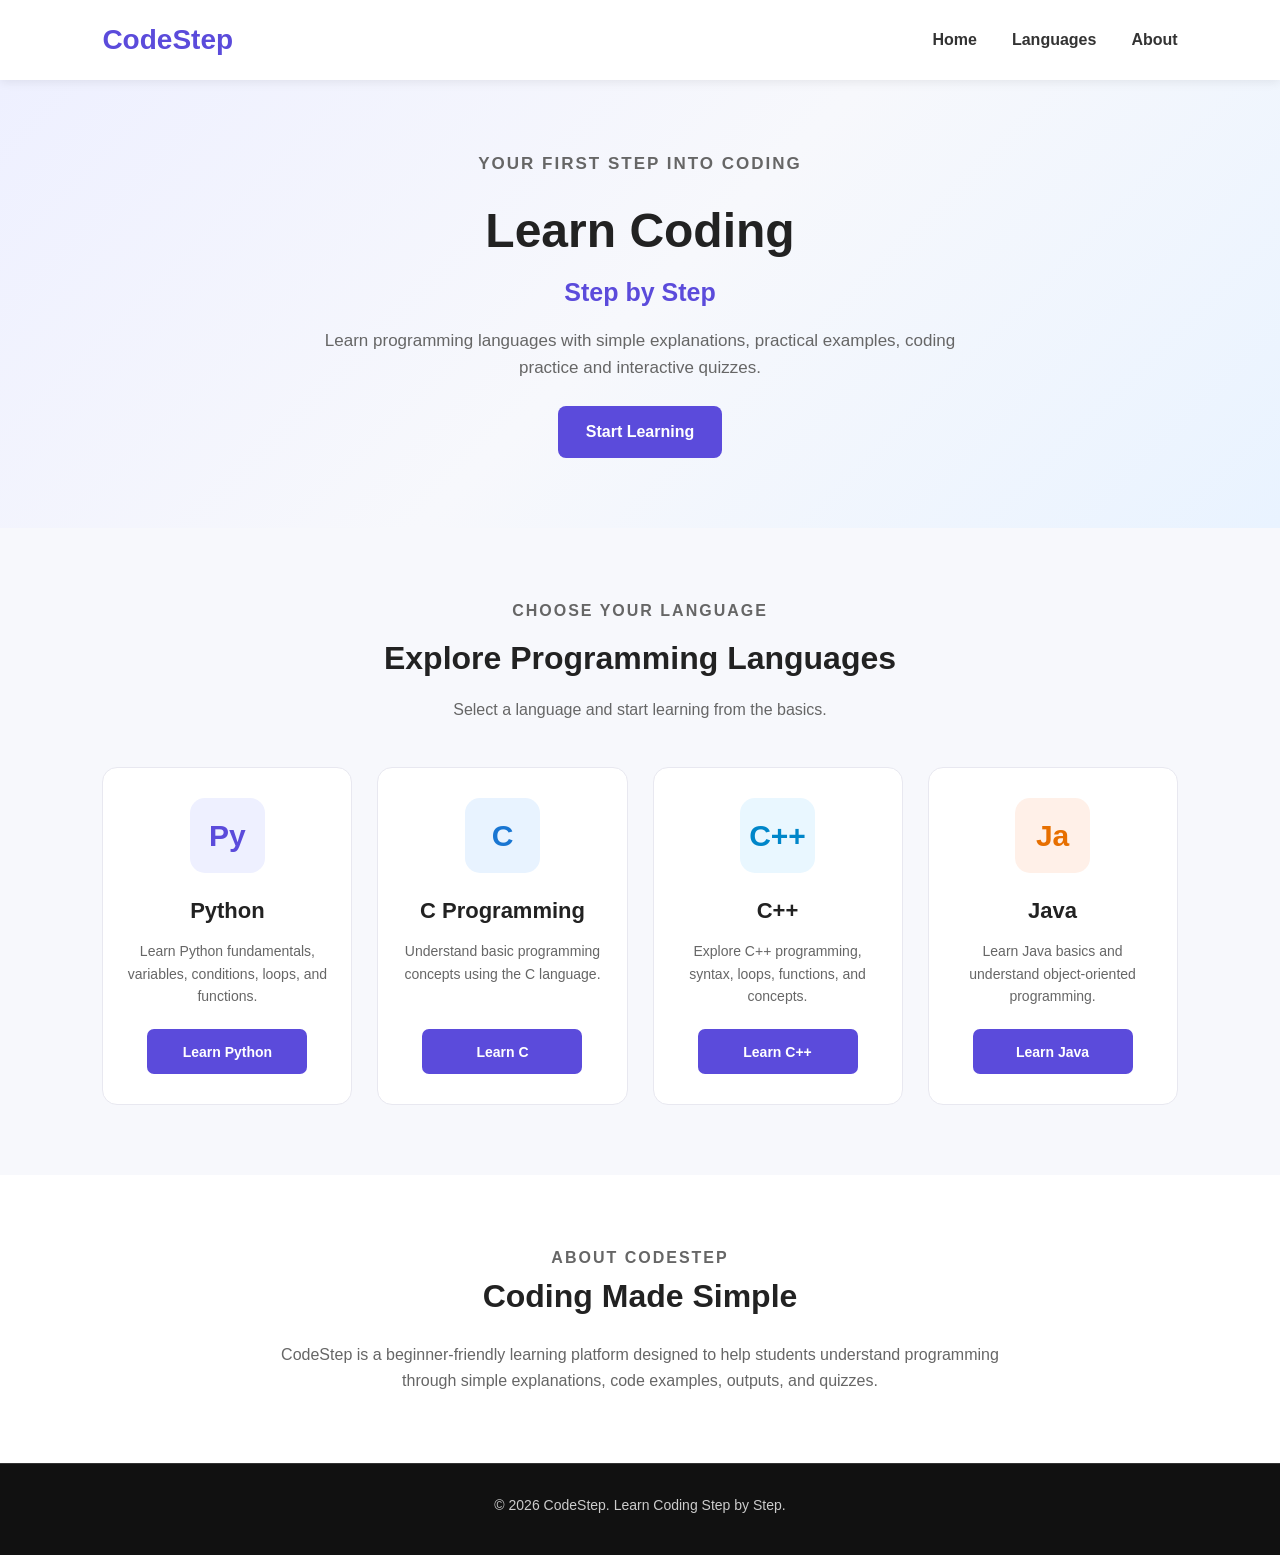
==== index.html @ 49bfe941 "Updated CodeStep project" ====
<!doctype html>
<html lang="en">
  <head>
    <meta charset="UTF-8" />
    <meta name="viewport" content="width=device-width, initial-scale=1.0" />

    <title>CodeStep - Learn Coding</title>

    <meta
      name="description"
      content="Learn Python, C, C++ and Java step by step with examples, quizzes and outputs."
    />

    <link rel="stylesheet" href="style.css" />
  </head>

  <body>
    <!-- Navbar -->
    <header class="navbar">
      <div class="logo">
        <a href="index.html">CodeStep</a>
      </div>

      <nav class="nav-links">
        <a href="index.html">Home</a>
        <a href="#languages">Languages</a>
        <a href="#about">About</a>
      </nav>
    </header>

    <!-- Hero Section -->
    <section class="hero">

    <p class="tagline">YOUR FIRST STEP INTO CODING</p>

    <h2>Learn Coding</h2>

    <h3>Step by Step</h3>

    <p>
        Learn programming languages with simple explanations,
        practical examples, coding practice and interactive quizzes.
    </p>

    <a href="#languages" class="start-btn">Start Learning</a>

</section>

    <!-- Languages Section -->
    <section class="languages-section" id="languages">
      <div class="section-heading">
        <p class="section-tag">CHOOSE YOUR LANGUAGE</p>

        <h2>Explore Programming Languages</h2>

        <p>Select a language and start learning from the basics.</p>
      </div>

      <div class="language-cards">
        <!-- Python -->
        <div class="language-card">
          <div class="language-icon python-icon">Py</div>

          <h3>Python</h3>

          <p>
            Learn Python fundamentals, variables, conditions, loops, and
            functions.
          </p>

          <a href="python.html" class="card-button"> Learn Python </a>
        </div>

        <!-- C -->
        <div class="language-card">
          <div class="language-icon c-icon">C</div>

          <h3>C Programming</h3>

          <p>Understand basic programming concepts using the C language.</p>

          <a href="c.html" class="card-button"> Learn C </a>
        </div>

        <!-- C++ -->
        <div class="language-card">
          <div class="language-icon cpp-icon">C++</div>

          <h3>C++</h3>

          <p>
            Explore C++ programming, syntax, loops, functions, and concepts.
          </p>

          <a href="cpp.html" class="card-button"> Learn C++ </a>
        </div>

        <!-- Java -->
        <div class="language-card">
          <div class="language-icon java-icon">Ja</div>

          <h3>Java</h3>

          <p>Learn Java basics and understand object-oriented programming.</p>

          <a href="java.html" class="card-button"> Learn Java </a>
        </div>
      </div>
    </section>

    <!-- About Section -->
    <section class="about-section" id="about">
      <div class="about-content">
        <p class="section-tag">ABOUT CODESTEP</p>

        <h2>Coding Made Simple</h2>

        <p>
          CodeStep is a beginner-friendly learning platform designed to help
          students understand programming through simple explanations, code
          examples, outputs, and quizzes.
        </p>
      </div>
    </section>

    <!-- Footer -->
    <footer class="footer">
      <p>© 2026 CodeStep. Learn Coding Step by Step.</p>
    </footer>
  </body>
</html>
---- style.css ----
/* =========================
   GENERAL
========================= */

* {
    margin: 0;
    padding: 0;
    box-sizing: border-box;
}

html {
    scroll-behavior: smooth;
}

body {
    font-family: Arial, sans-serif;
    background: #f7f8fc;
    color: #222;
    line-height: 1.6;
}

a {
    text-decoration: none;
}

button {
    font-family: inherit;
    cursor: pointer;
}

section {
    scroll-margin-top: 130px;
}


/* =========================
   HOME PAGE NAVBAR
========================= */

.navbar {
    width: 100%;
    min-height: 80px;
    background: #ffffff;

    display: flex;
    justify-content: space-between;
    align-items: center;

    padding: 0 8%;

    position: sticky;
    top: 0;
    z-index: 1000;

    box-shadow: 0 2px 10px rgba(0, 0, 0, 0.08);
}

.logo {
    flex-shrink: 0;
}

.logo a {
    font-size: 28px;
    font-weight: bold;
    color: #5b4bdb;
    text-decoration: none;
}

.nav-links {
    display: flex;
    align-items: center;
    justify-content: flex-end;
    gap: 35px;
}

.nav-links a {
    color: #333;
    font-size: 16px;
    font-weight: 600;
    white-space: nowrap;
    transition: 0.3s;
}

.nav-links a:hover {
    color: #5b4bdb;
}


/* =========================
   HOME PAGE HERO
========================= */

.hero {
    min-height: 430px;

    display: flex;
    flex-direction: column;
    justify-content: center;
    align-items: center;

    text-align: center;

    padding: 70px 20px;

    background: linear-gradient(
        135deg,
        #eef0ff,
        #f7f8fc,
        #e9f3ff
    );
}

.tagline {
    color: #5b4bdb;
    font-size: 14px;
    font-weight: bold;
    letter-spacing: 2px;
    margin-bottom: 15px;
}

.hero h2 {
    font-size: 48px;
    color: #222;
    line-height: 1.2;
    margin-bottom: 12px;
}

.hero h3 {
    font-size: 25px;
    color: #5b4bdb;
    margin-bottom: 15px;
}

.hero p {
    max-width: 650px;
    color: #666;
    font-size: 17px;
    margin-bottom: 25px;
}

.start-btn {
    display: inline-block;

    background: #5b4bdb;
    color: #ffffff;

    padding: 13px 28px;

    border-radius: 8px;

    font-size: 16px;
    font-weight: bold;

    transition: 0.3s;
}

.start-btn:hover {
    background: #4635c4;
    transform: translateY(-2px);
}


/* =========================
   HOME LANGUAGE SECTION
========================= */

.languages-section {
    padding: 70px 8%;
    background: #f7f8fc;
}

.section-heading {
    text-align: center;
    margin-bottom: 45px;
}

.section-tag {
    color: #5b4bdb;
    font-size: 13px;
    font-weight: bold;
    letter-spacing: 2px;
    margin-bottom: 10px;
}

.section-heading h2 {
    font-size: 32px;
    color: #222;
    margin-bottom: 12px;
}

.section-heading p {
    color: #666;
    font-size: 16px;
}


/* =========================
   LANGUAGE CARDS
========================= */

.language-cards {
    display: grid;

    grid-template-columns: repeat(4, minmax(0, 1fr));

    gap: 25px;

    max-width: 1200px;
    margin: 0 auto;
}

.language-card {
    background: #ffffff;

    padding: 30px 22px;

    border-radius: 15px;

    text-align: center;

    border: 1px solid #e8e8f0;

    display: flex;
    flex-direction: column;
    align-items: center;

    transition: 0.3s;
}

.language-card:hover {
    transform: translateY(-6px);

    box-shadow: 0 10px 25px rgba(91, 75, 219, 0.12);

    border-color: #d8d0ff;
}

.language-card h3 {
    font-size: 22px;
    color: #222;
    margin-bottom: 12px;
}

.language-card p {
    color: #666;
    font-size: 14px;
    margin-bottom: 22px;
    flex-grow: 1;
}


/* =========================
   LANGUAGE ICONS
========================= */

.language-icon {
    width: 75px;
    height: 75px;

    margin: 0 auto 20px;

    display: flex;
    justify-content: center;
    align-items: center;

    border-radius: 15px;

    font-size: 30px;
    font-weight: bold;

    flex-shrink: 0;
}

.python-icon {
    background: #eef0ff;
    color: #5b4bdb;
}

.c-icon {
    background: #e8f3ff;
    color: #1976d2;
}

.cpp-icon {
    background: #e9f7ff;
    color: #0086c9;
}

.java-icon {
    background: #fff0e8;
    color: #e76f00;
}


/* =========================
   LANGUAGE CARD BUTTON
========================= */

.card-button {
    display: flex;
    justify-content: center;
    align-items: center;

    width: 160px;
    height: 45px;

    margin-top: auto;

    background: #5b4bdb;
    color: #ffffff;

    border-radius: 7px;

    font-size: 14px;
    font-weight: bold;

    white-space: nowrap;
    text-align: center;

    transition: 0.3s;
}

.card-button:hover {
    background: #4635c4;
}


/* =========================
   ABOUT SECTION
========================= */

#about {
    padding: 70px 8%;
    background: #ffffff;
    text-align: center;
}

#about h2 {
    color: #222;
    font-size: 32px;
    margin-bottom: 20px;
}

#about p {
    max-width: 750px;
    margin: 0 auto;
    color: #666;
    font-size: 16px;
}


/* =========================
   LEARNING PAGE HEADER
========================= */

.header {
    width: 100%;
    min-height: 70px;

    background: #ffffff;

    display: flex;
    justify-content: space-between;
    align-items: center;

    padding: 0 5%;

    position: sticky;
    top: 0;
    z-index: 1000;

    box-shadow: 0 2px 10px rgba(0, 0, 0, 0.08);
}

.header .logo {
    font-size: 25px;
    font-weight: bold;
    color: #5b4bdb;
}

.header .logo a {
    color: #5b4bdb;
}


/* LEARNING PAGE NAV */

.nav {
    display: flex;
    align-items: center;
    gap: 25px;
}

.nav a {
    color: #333;
    font-size: 15px;
    font-weight: 600;
    white-space: nowrap;
    transition: 0.3s;
}

.nav a:hover {
    color: #5b4bdb;
}


/* =========================
   LEARNING PAGE LAYOUT
========================= */

.learning-page {
    display: flex;
    align-items: flex-start;
    gap: 30px;

    padding: 30px 5%;

    max-width: 1500px;
    margin: 0 auto;

    min-height: calc(100vh - 70px);
}


/* =========================
   SIDEBAR
========================= */

.sidebar {
    width: 250px;
    min-width: 250px;

    background: #ffffff;

    padding: 25px 20px;

    border-radius: 12px;

    border: 1px solid #e5e5ed;

    position: sticky;
    top: 100px;

    max-height: calc(100vh - 120px);

    overflow-y: auto;
}

.sidebar h3 {
    color: #5b4bdb;
    font-size: 20px;
    margin-bottom: 20px;
}

.sidebar a {
    display: block;

    padding: 10px 12px;

    margin-bottom: 5px;

    border-radius: 7px;

    color: #444;
    font-size: 14px;

    transition: 0.3s;
}

.sidebar a:hover {
    background: #eef0ff;
    color: #5b4bdb;
}


/* =========================
   MAIN CONTENT
========================= */

.content {
    flex: 1;
    min-width: 0;

    background: #ffffff;

    padding: 35px;

    border-radius: 12px;

    border: 1px solid #e5e5ed;
}

.content h1 {
    color: #222;
    font-size: 32px;
    margin-bottom: 15px;
}

.content h2 {
    color: #5b4bdb;
    font-size: 25px;
    margin-bottom: 15px;
}

.content h3 {
    color: #333;
    font-size: 20px;
    margin-bottom: 12px;
}

.content p {
    color: #555;
    font-size: 15px;
    margin-bottom: 15px;
}

.content ul,
.content ol {
    padding-left: 25px;
    margin-bottom: 20px;
}

.content li {
    color: #555;
    margin-bottom: 8px;
}


/* =========================
   TOPIC SECTIONS
========================= */

.topic {
    display: none;

    padding: 25px 0;

    border-bottom: 1px solid #e8e8ef;

    scroll-margin-top: 130px;
}

/* Show selected topic */

.topic:target {
    display: block;
}

/* Show first topic by default */

.learning-page:not(:has(.topic:target))
.topic:first-of-type {
    display: block;
}

/* Hide first topic when another topic is selected */

.learning-page:has(.topic:target)
.topic:first-of-type {
    display: none;
}

.topic:last-child {
    border-bottom: none;
}

.topic h2 {
    margin-bottom: 15px;
}

.topic h3 {
    margin-top: 20px;
}

.topic p {
    line-height: 1.8;
}


/* =========================
   CODE BLOCK
========================= */

pre {
    background: #f7f8fc;
    color: #222;

    padding: 18px;

    border: 1px solid #e2e2ec;

    border-radius: 8px;

    margin: 15px 0;

    overflow-x: auto;

    font-size: 14px;
    line-height: 1.7;
}

pre code {
    font-family: Consolas, monospace;
    color: #222;
}


/* =========================
   OUTPUT AREA
========================= */

.output-details {
    margin: 20px 0;
}

.output-details summary {
    display: inline-block;

    background: #eeeaff;
    color: #5b4bdb;

    padding: 10px 18px;

    border: 1px solid #d8d0ff;
    border-radius: 8px;

    cursor: pointer;

    font-weight: bold;

    transition: 0.3s;
}

.output-details summary:hover {
    background: #e2dcff;
    color: #4635c4;
}

.output-details pre {
    background: #f7f8fc;
    color: #222;

    padding: 18px;

    border: 1px solid #e2e2ec;
    border-radius: 8px;

    margin-top: 12px;

    overflow-x: auto;

    font-size: 14px;
    line-height: 1.7;
}

.output-details code {
    color: #222;
    font-family: Consolas, monospace;
}


/* =========================
   TRY IT SECTION
========================= */

.try-it {
    background: #f7f8fc;

    padding: 20px;

    border: 1px solid #e2e2ec;

    border-radius: 10px;

    margin: 20px 0;
}

.try-it h3 {
    color: #5b4bdb;
    margin-bottom: 15px;
}

.try-it textarea {
    width: 100%;
    min-height: 180px;

    padding: 15px;

    background: #ffffff;
    color: #222;

    border: 1px solid #d8d8e5;
    border-radius: 8px;

    font-family: Consolas, monospace;
    font-size: 14px;
    line-height: 1.6;

    resize: vertical;
}

.try-it textarea:focus {
    outline: 2px solid #c9c0ff;
    border-color: #5b4bdb;
}

.try-it button {
    background: #5b4bdb;
    color: #ffffff;

    border: none;
    border-radius: 7px;

    padding: 10px 20px;

    margin-top: 12px;

    font-size: 14px;
    font-weight: bold;

    transition: 0.3s;
}

.try-it button:hover {
    background: #4635c4;
}

.try-it .output {
    background: #ffffff;
    color: #222;

    border: 1px solid #e2e2ec;
    border-radius: 8px;

    padding: 15px;

    margin-top: 15px;

    min-height: 50px;

    overflow-x: auto;
}


/* =========================
   QUIZ
========================= */

.quiz {
    width: 100%;

    background: #f7f8fc;

    padding: 25px;

    border: 1px solid #e2e2ec;

    border-radius: 10px;

    margin: 25px 0;
}

.quiz h2 {
    color: #5b4bdb;
    margin-bottom: 20px;
}


/* QUIZ QUESTION */

.quiz-question {
    width: 100%;

    background: #ffffff;

    padding: 20px;

    border: 1px solid #e2e2ec;

    border-radius: 10px;

    margin: 14px 0 18px;
}

.quiz-question p {
    color: #222;
    font-weight: bold;
    margin-bottom: 15px;
}


/* QUIZ BUTTONS */

.quiz-question button {
    display: block;

    width: 100%;
    min-height: 45px;

    background: #ffffff;
    color: #333;

    padding: 12px 15px;
    margin: 10px 0;

    border: 1px solid #e2e2ec;
    border-radius: 7px;

    font-size: 14px;
    text-align: left;

    cursor: pointer;

    transition: 0.3s;
}

.quiz-question button:hover {
    background: #eef0ff;
    border-color: #c9c0ff;
}


/* QUIZ ANSWER */

.quiz-question .answer {
    display: block;

    width: 100%;

    background: transparent;

    border: none;

    padding: 0;

    margin-top: 12px;

    font-size: 14px;
    font-weight: bold;
}

.answer.correct {
    color: green;
}

.answer.wrong {
    color: red;
}



/* =========================
   FOOTER
========================= */

footer {
    width: 100%;

    background: #111111;
    color: #ffffff;

    padding: 30px 8%;

    text-align: center;

    font-size: 14px;

    border-top: 1px solid #333333;
}

footer p {
    color: #cccccc;
    margin-bottom: 8px;
}

footer a {
    color: #a99cff;
    text-decoration: none;
}

footer a:hover {
    color: #ffffff;
}


/* =========================
   TABLET
========================= */

@media (max-width: 1100px) {

    .language-cards {
        grid-template-columns: repeat(2, minmax(0, 1fr));
    }

    .learning-page {
        padding: 25px 3%;
        gap: 20px;
    }

    .sidebar {
        width: 220px;
        min-width: 220px;
    }

    .content {
        padding: 25px;
    }

}


/* =========================
   MOBILE
========================= */

@media (max-width: 700px) {

    /* HOME NAVBAR */

    .navbar {
        min-height: 70px;

        padding: 15px 5%;

        flex-direction: column;
        justify-content: center;

        gap: 12px;
    }

    .logo a {
        font-size: 25px;
    }

    .nav-links {
        width: 100%;

        display: flex;
        flex-wrap: wrap;

        justify-content: center;
        align-items: center;

        gap: 12px 20px;
    }

    .nav-links a {
        font-size: 14px;
    }


    /* HOME HERO */

    .hero {
        min-height: 350px;
        padding: 50px 20px;
    }

    .hero h2 {
        font-size: 34px;
    }

    .hero h3 {
        font-size: 21px;
    }

    .hero p {
        font-size: 15px;
    }


    /* LANGUAGE SECTION */

    .languages-section {
        padding: 50px 5%;
    }

    .section-heading h2 {
        font-size: 26px;
    }

    .language-cards {
        grid-template-columns: 1fr;
        gap: 18px;
    }

    .language-card {
        padding: 25px 20px;
    }


    /* LEARNING HEADER */

    .header {
        width: 100%;
        min-height: 70px;

        padding: 12px 5%;

        background: #ffffff;

        display: flex;
        flex-direction: column;

        justify-content: center;
        align-items: center;

        gap: 10px;

        position: sticky;
        top: 0;
        z-index: 1000;
    }

    .header .logo {
        font-size: 23px;
    }

    .nav {
        width: 100%;

        display: flex;
        flex-wrap: wrap;

        justify-content: center;
        align-items: center;

        gap: 10px 18px;
    }

    .nav a {
        font-size: 13px;
    }


    /* LEARNING PAGE */

    .learning-page {
        flex-direction: column;

        padding: 20px 5%;

        gap: 20px;
    }


    /* SIDEBAR */

    .sidebar {
        width: 100%;
        min-width: 0;

        position: static;

        max-height: none;

        padding: 20px;
    }

    .sidebar a {
        display: inline-block;

        margin-right: 5px;
    }


    /* CONTENT */

    .content {
        width: 100%;

        padding: 20px;
    }

    .content h1 {
        font-size: 27px;
    }

    .content h2 {
        font-size: 22px;
    }


    /* TOPICS */

    .topic {
        padding: 20px 0;

        scroll-margin-top: 130px;
    }


    /* CODE */

    pre {
        font-size: 12px;
        padding: 12px;
    }


    /* TRY IT */

    .try-it {
        padding: 15px;
    }


    /* QUIZ */

    .quiz {
        padding: 15px;
    }

    .quiz-question {
        padding: 15px;
    }

    .quiz-question button {
        min-height: 45px;

        font-size: 13px;

        padding: 10px 12px;
    }

}


/* =========================
   SMALL MOBILE
========================= */

@media (max-width: 400px) {

    .nav-links {
        gap: 10px 14px;
    }

    .nav-links a {
        font-size: 12px;
    }

    .hero h2 {
        font-size: 29px;
    }

    .section-heading h2 {
        font-size: 23px;
    }

    .content {
        padding: 15px;
    }

    .quiz-question {
        padding: 15px;
    }

}
/* Same code box design for all language pages */

.content pre {
    background: #222222 !important;
    color: #ffffff !important;

    padding: 15px;
    border-radius: 8px;

    overflow-x: auto;
}

.content pre code {
    background: transparent !important;
    color: #ffffff !important;
}
/* HEADER FIX */
header.header {
    background: #ffffff !important;
    color: #222222 !important;
}

/* LOGO FIX */
header.header .logo,
header.header .logo a {
    color: #5b4bdb !important;
    font-family: Arial, sans-serif !important;
    font-size: 25px !important;
    font-weight: bold !important;
}

/* NAV HOVER FIX */
header.header .nav a:hover {
    color: #5b4bdb !important;
}

/* CODE BOX FIX */
.content pre,
pre {
    background: #222222 !important;
    color: #ffffff !important;
}

.content pre code,
pre code {
    background: transparent !important;
    color: #ffffff !important;
}
/* QUIZ FEEDBACK */

.quiz-question input[type="radio"] {
    position: absolute;
    opacity: 0;
}

.quiz-question label {
    display: block;
    width: 100%;
    box-sizing: border-box;
    padding: 12px 14px;
    margin: 10px 0;
    min-height: 45px;
    border: 1px solid #ddd;
    border-radius: 6px;
    background: white;
    cursor: pointer;
    text-align: left;
}

.quiz-question label:hover {
    background: #eeeaff;
}

.quiz-question .answer {
    display: none;
    font-weight: bold;
    margin: 8px 0;
}

.quiz-question input.correct-option:checked
+ label + .answer.correct {
    display: block;
    color: green;
}

.quiz-question input.wrong-option:checked
+ label + .answer.wrong {
    display: block;
    color: red;
}

.quiz-question input.correct-option:checked + label {
    background: #e8f7e8;
    border-color: green;
}

.quiz-question input.wrong-option:checked + label {
    background: #fff0f0;
    border-color: red;
}
/* QUIZ FEEDBACK */

.quiz-question input[type="radio"] {
    position: absolute;
    opacity: 0;
    width: 1px;
    height: 1px;
}

.quiz-question label {
    display: block;
    width: 100%;
    box-sizing: border-box;
    padding: 12px 14px;
    margin: 8px 0;
    border: 1px solid #ddd;
    border-radius: 7px;
    background: white;
    cursor: pointer;
    text-align: left;
}

.quiz-question label:hover {
    background: #eeeaff;
}

.quiz-question .answer {
    display: none;
    font-weight: bold;
    margin: 10px 0;
}

.quiz-question input.correct-option:checked + label + .answer.correct {
    display: block;
    color: green;
}

.quiz-question input.wrong-option:checked + label + .answer.wrong {
    display: block;
    color: red;
}

.quiz-question input.correct-option:checked + label {
    background: #e8f7e8;
    border-color: green;
}

.quiz-question input.wrong-option:checked + label {
    background: #fff0f0;
    border-color: red;
}
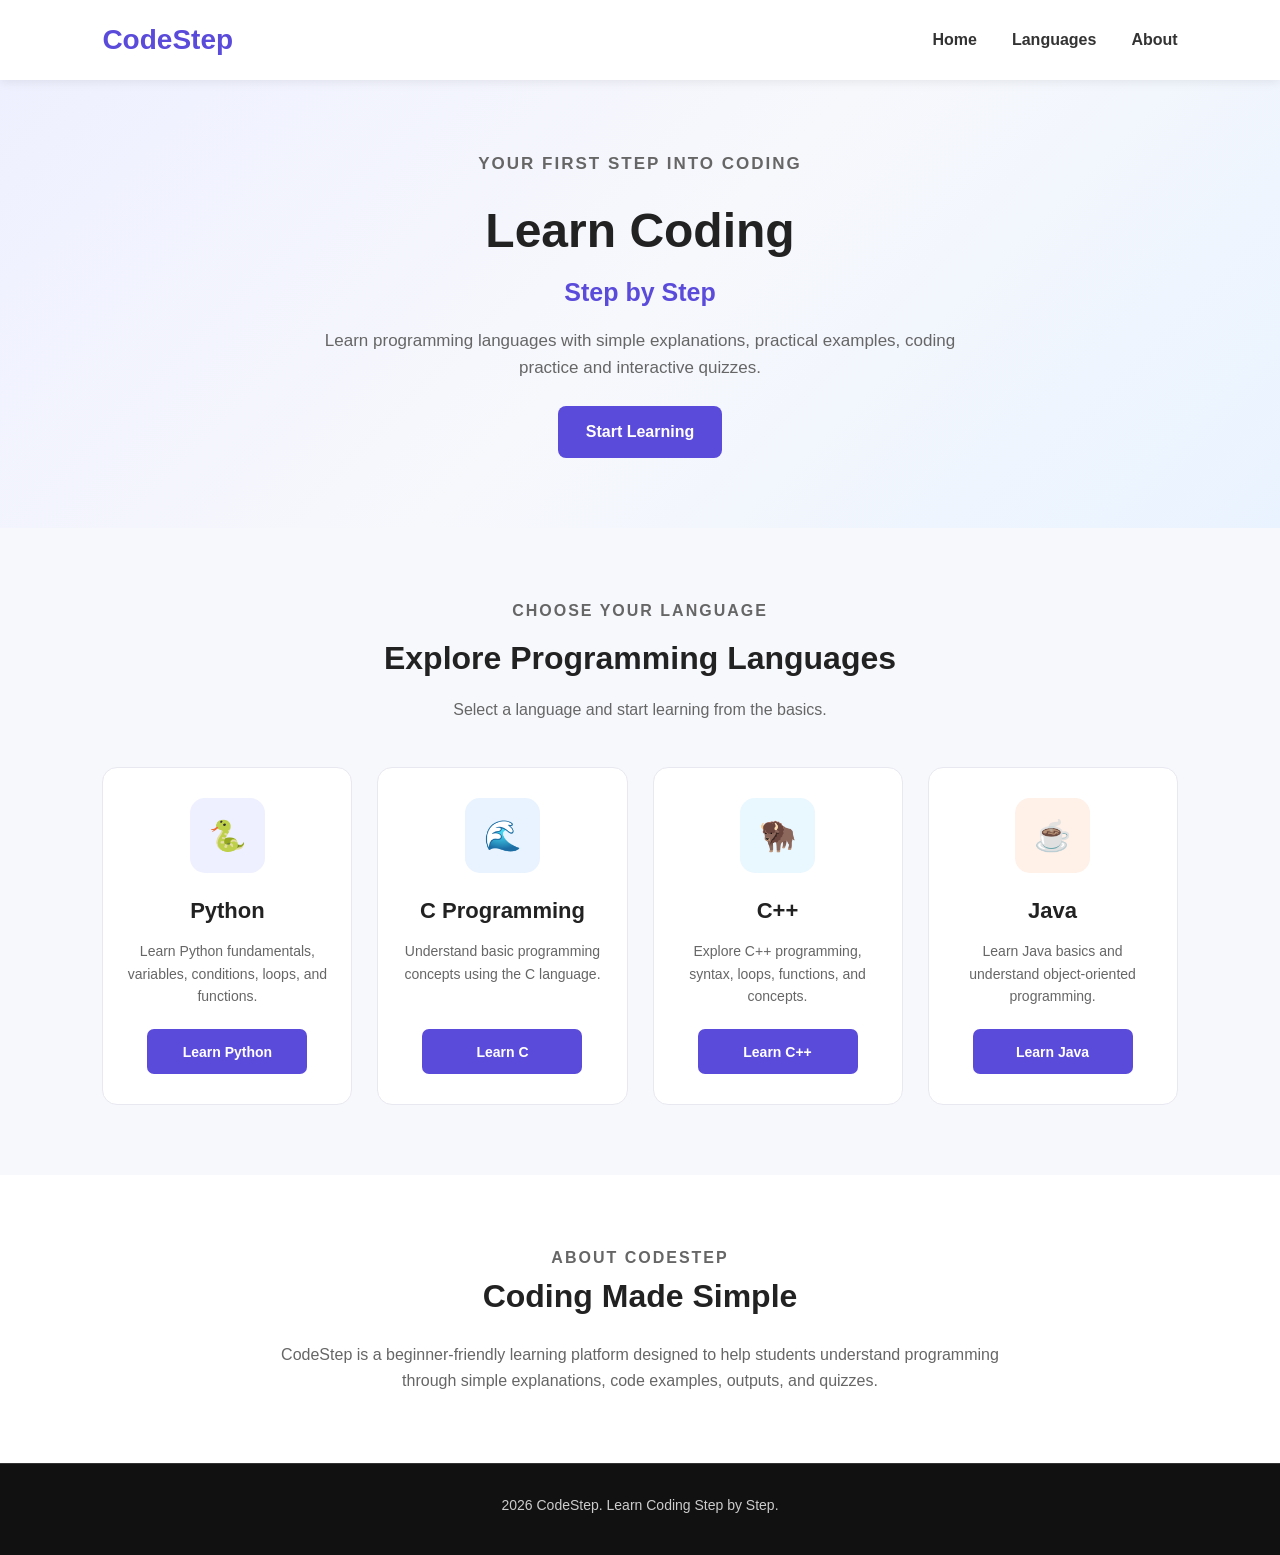
==== commit f3b56443: "Updated CodeStep Project" ====
--- a/index.html
+++ b/index.html
@@ -59,7 +59,7 @@
       <div class="language-cards">
         <!-- Python -->
         <div class="language-card">
-          <div class="language-icon python-icon">Py</div>
+          <div class="language-icon python-icon">🐍</div>
 
           <h3>Python</h3>
 
@@ -73,7 +73,7 @@
 
         <!-- C -->
         <div class="language-card">
-          <div class="language-icon c-icon">C</div>
+          <div class="language-icon c-icon">🌊</div>
 
           <h3>C Programming</h3>
 
@@ -84,7 +84,7 @@
 
         <!-- C++ -->
         <div class="language-card">
-          <div class="language-icon cpp-icon">C++</div>
+          <div class="language-icon cpp-icon">🦬</div>
 
           <h3>C++</h3>
 
@@ -97,7 +97,7 @@
 
         <!-- Java -->
         <div class="language-card">
-          <div class="language-icon java-icon">Ja</div>
+          <div class="language-icon java-icon">☕</div>
 
           <h3>Java</h3>
 
@@ -125,7 +125,7 @@
 
     <!-- Footer -->
     <footer class="footer">
-      <p>© 2026 CodeStep. Learn Coding Step by Step.</p>
+      <p> 2026 CodeStep. Learn Coding Step by Step.</p>
     </footer>
   </body>
 </html>
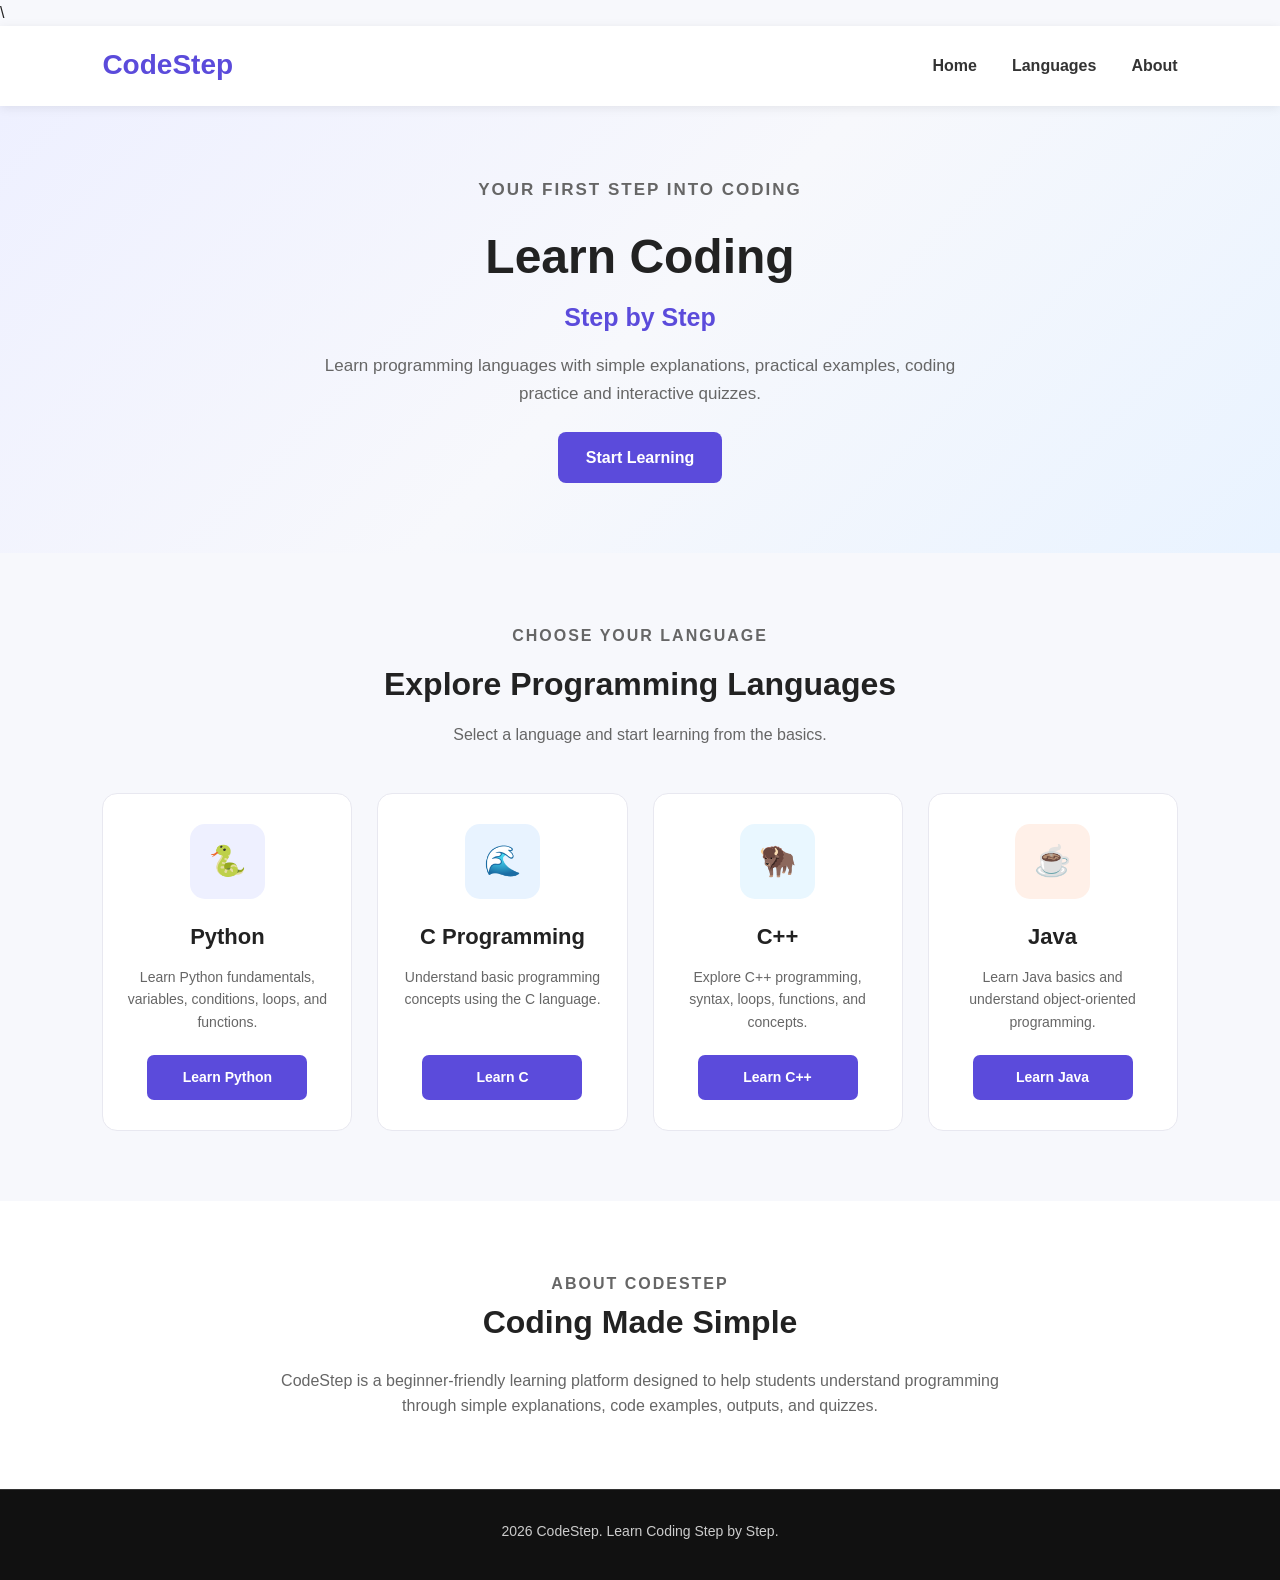
==== commit 60343e5a: "Commited files" ====
--- a/index.html
+++ b/index.html
@@ -1,4 +1,4 @@
-<!doctype html>
+\<!doctype html>
 <html lang="en">
   <head>
     <meta charset="UTF-8" />
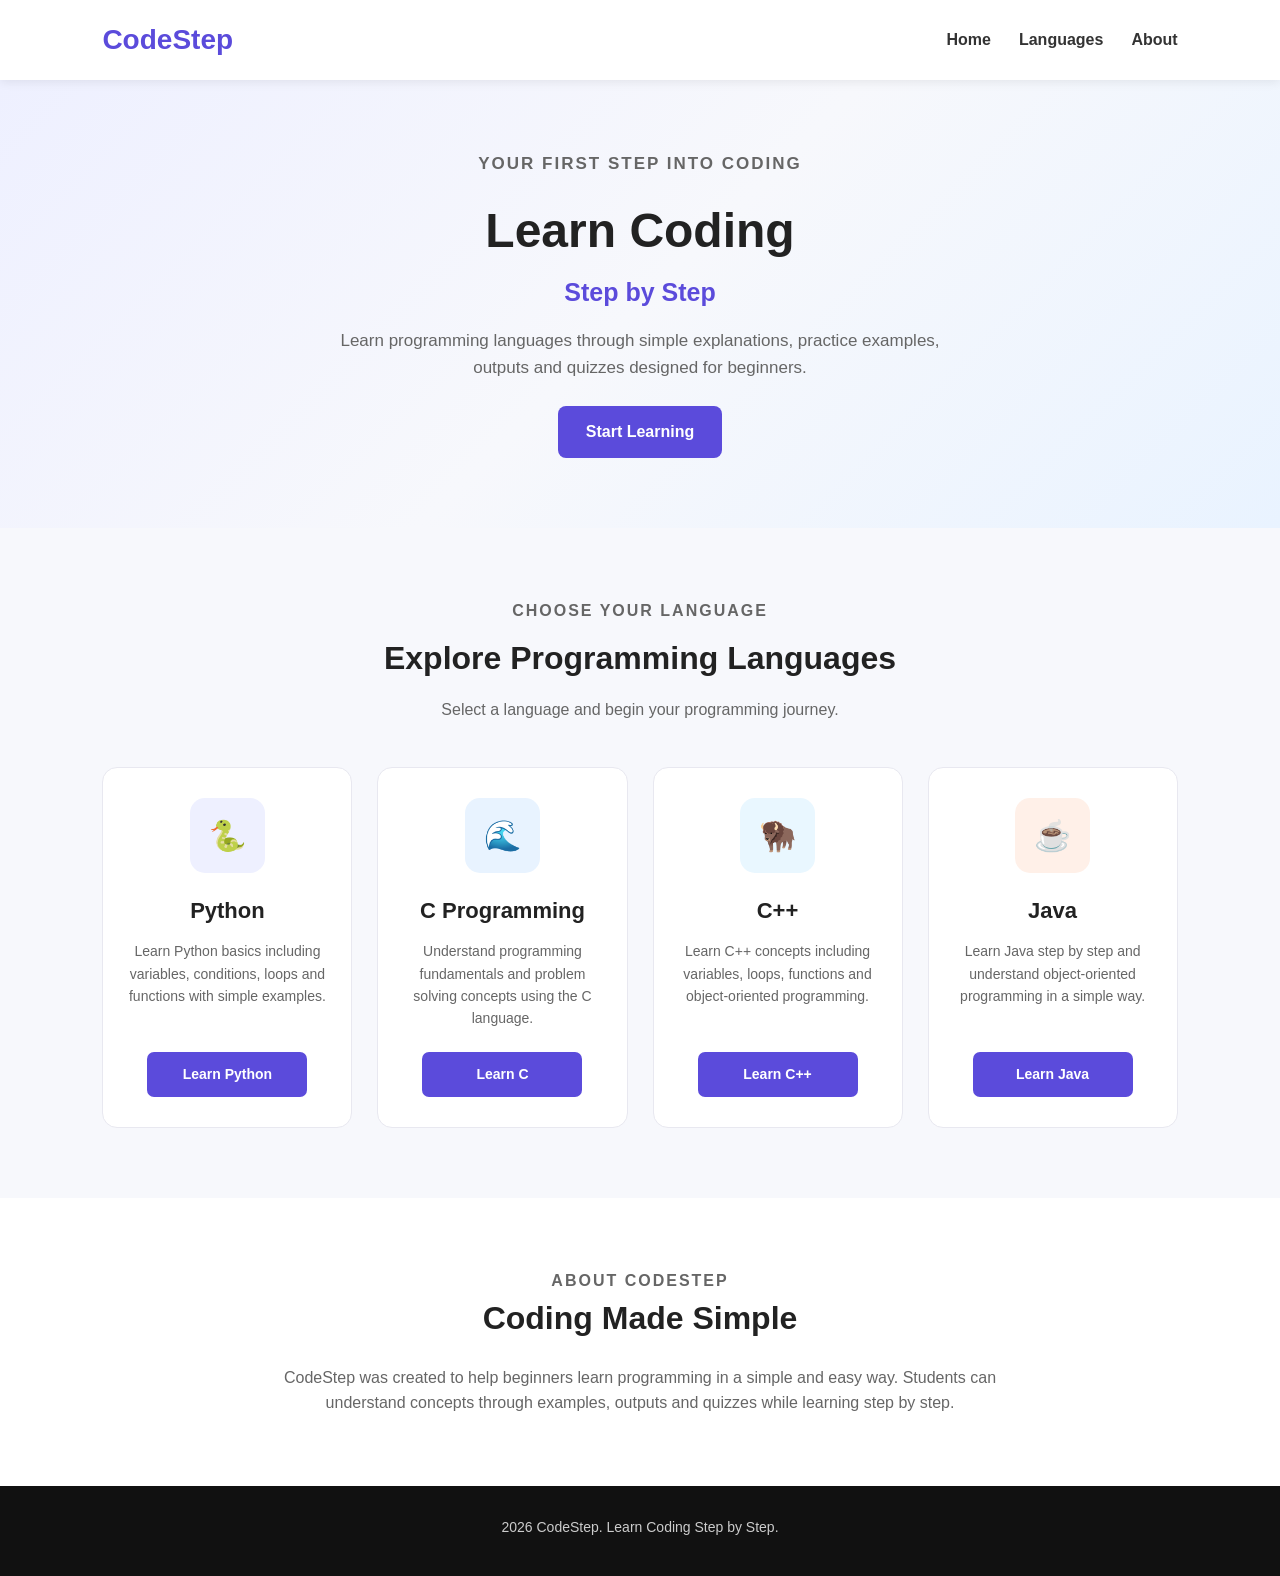
==== commit fb465974: "Upload website files" ====
--- a/index.html
+++ b/index.html
@@ -1,131 +1,201 @@
-\<!doctype html>
+<!DOCTYPE html>
 <html lang="en">
-  <head>
-    <meta charset="UTF-8" />
-    <meta name="viewport" content="width=device-width, initial-scale=1.0" />
+<head>
+    <meta charset="UTF-8">
+    <meta name="viewport" content="width=device-width, initial-scale=1.0">
 
     <title>CodeStep - Learn Coding</title>
 
     <meta
-      name="description"
-      content="Learn Python, C, C++ and Java step by step with examples, quizzes and outputs."
-    />
-
-    <link rel="stylesheet" href="style.css" />
-  </head>
-
-  <body>
-    <!-- Navbar -->
+        name="description"
+        content="Learn Python, C, C++ and Java with simple explanations, examples and quizzes."
+    >
+
+    <link rel="stylesheet" href="style.css">
+</head>
+
+<body>
+
+    <!-- Navigation -->
+
     <header class="navbar">
-      <div class="logo">
-        <a href="index.html">CodeStep</a>
-      </div>
-
-      <nav class="nav-links">
-        <a href="index.html">Home</a>
-        <a href="#languages">Languages</a>
-        <a href="#about">About</a>
-      </nav>
+
+        <div class="logo">
+            <a href="index.html">CodeStep</a>
+        </div>
+
+        <nav class="nav-links">
+            <a href="index.html">Home</a>
+            <a href="#languages">Languages</a>
+            <a href="#about">About</a>
+        </nav>
+
     </header>
 
-    <!-- Hero Section -->
+
+    <!-- Hero -->
+
     <section class="hero">
 
-    <p class="tagline">YOUR FIRST STEP INTO CODING</p>
-
-    <h2>Learn Coding</h2>
-
-    <h3>Step by Step</h3>
-
-    <p>
-        Learn programming languages with simple explanations,
-        practical examples, coding practice and interactive quizzes.
-    </p>
-
-    <a href="#languages" class="start-btn">Start Learning</a>
-
-</section>
-
-    <!-- Languages Section -->
+        <p class="tagline">YOUR FIRST STEP INTO CODING</p>
+
+        <h1>Learn Coding</h1>
+
+        <h2>Step by Step</h2>
+
+        <p>
+            Learn programming languages through simple explanations,
+            practice examples, outputs and quizzes designed for beginners.
+        </p>
+
+        <a href="#languages" class="start-btn">
+            Start Learning
+        </a>
+
+    </section>
+
+
+    <!-- Languages -->
+
     <section class="languages-section" id="languages">
-      <div class="section-heading">
-        <p class="section-tag">CHOOSE YOUR LANGUAGE</p>
-
-        <h2>Explore Programming Languages</h2>
-
-        <p>Select a language and start learning from the basics.</p>
-      </div>
-
-      <div class="language-cards">
-        <!-- Python -->
-        <div class="language-card">
-          <div class="language-icon python-icon">🐍</div>
-
-          <h3>Python</h3>
-
-          <p>
-            Learn Python fundamentals, variables, conditions, loops, and
-            functions.
-          </p>
-
-          <a href="python.html" class="card-button"> Learn Python </a>
-        </div>
-
-        <!-- C -->
-        <div class="language-card">
-          <div class="language-icon c-icon">🌊</div>
-
-          <h3>C Programming</h3>
-
-          <p>Understand basic programming concepts using the C language.</p>
-
-          <a href="c.html" class="card-button"> Learn C </a>
-        </div>
-
-        <!-- C++ -->
-        <div class="language-card">
-          <div class="language-icon cpp-icon">🦬</div>
-
-          <h3>C++</h3>
-
-          <p>
-            Explore C++ programming, syntax, loops, functions, and concepts.
-          </p>
-
-          <a href="cpp.html" class="card-button"> Learn C++ </a>
-        </div>
-
-        <!-- Java -->
-        <div class="language-card">
-          <div class="language-icon java-icon">☕</div>
-
-          <h3>Java</h3>
-
-          <p>Learn Java basics and understand object-oriented programming.</p>
-
-          <a href="java.html" class="card-button"> Learn Java </a>
-        </div>
-      </div>
+
+        <div class="section-heading">
+
+            <p class="section-tag">CHOOSE YOUR LANGUAGE</p>
+
+            <h2>Explore Programming Languages</h2>
+
+            <p>
+                Select a language and begin your programming journey.
+            </p>
+
+        </div>
+
+
+        <div class="language-cards">
+
+            <!-- Python -->
+
+            <div class="language-card">
+
+                <div class="language-icon python-icon">
+                    🐍
+                </div>
+
+                <h3>Python</h3>
+
+                <p>
+                    Learn Python basics including variables,
+                    conditions, loops and functions with
+                    simple examples.
+                </p>
+
+                <a href="python.html" class="card-button">
+                    Learn Python
+                </a>
+
+            </div>
+
+
+            <!-- C -->
+
+            <div class="language-card">
+
+                <div class="language-icon c-icon">
+                    🌊
+                </div>
+
+                <h3>C Programming</h3>
+
+                <p>
+                    Understand programming fundamentals and
+                    problem solving concepts using the C language.
+                </p>
+
+                <a href="c.html" class="card-button">
+                    Learn C
+                </a>
+
+            </div>
+
+
+            <!-- C++ -->
+
+            <div class="language-card">
+
+                <div class="language-icon cpp-icon">
+                    🦬
+                </div>
+
+                <h3>C++</h3>
+
+                <p>
+                    Learn C++ concepts including variables,
+                    loops, functions and object-oriented programming.
+                </p>
+
+                <a href="cpp.html" class="card-button">
+                    Learn C++
+                </a>
+
+            </div>
+
+
+            <!-- Java -->
+
+            <div class="language-card">
+
+                <div class="language-icon java-icon">
+                    ☕
+                </div>
+
+                <h3>Java</h3>
+
+                <p>
+                    Learn Java step by step and understand
+                    object-oriented programming in a simple way.
+                </p>
+
+                <a href="java.html" class="card-button">
+                    Learn Java
+                </a>
+
+            </div>
+
+        </div>
+
     </section>
 
-    <!-- About Section -->
+
+    <!-- About -->
+
     <section class="about-section" id="about">
-      <div class="about-content">
-        <p class="section-tag">ABOUT CODESTEP</p>
-
-        <h2>Coding Made Simple</h2>
+
+        <div class="about-content">
+
+            <p class="section-tag">ABOUT CODESTEP</p>
+
+            <h2>Coding Made Simple</h2>
+
+            <p>
+                CodeStep was created to help beginners learn
+                programming in a simple and easy way. Students can
+                understand concepts through examples, outputs and
+                quizzes while learning step by step.
+            </p>
+
+        </div>
+
+    </section>
+    <!-- Footer -->
+
+    <footer class="footer">
 
         <p>
-          CodeStep is a beginner-friendly learning platform designed to help
-          students understand programming through simple explanations, code
-          examples, outputs, and quizzes.
+             2026 CodeStep. Learn Coding Step by Step.
         </p>
-      </div>
-    </section>
-
-    <!-- Footer -->
-    <footer class="footer">
-      <p> 2026 CodeStep. Learn Coding Step by Step.</p>
+
     </footer>
-  </body>
-</html>
+
+</body>
+</html>
--- a/style.css
+++ b/style.css
@@ -1,16 +1,11 @@
-/* =========================
-   GENERAL
-========================= */
-
+   /* GENERAL STYLES */
 * {
     margin: 0;
     padding: 0;
     box-sizing: border-box;
 }
 
-html {
-    scroll-behavior: smooth;
-}
+html {scroll-behavior: smooth;}
 
 body {
     font-family: Arial, sans-serif;
@@ -19,58 +14,43 @@
     line-height: 1.6;
 }
 
-a {
-    text-decoration: none;
-}
+a {text-decoration: none;}
 
 button {
     font-family: inherit;
     cursor: pointer;
 }
 
-section {
-    scroll-margin-top: 130px;
-}
-
-
-/* =========================
-   HOME PAGE NAVBAR
-========================= */
-
+section {scroll-margin-top: 130px;}
+
+   /* HOME PAGE NAVBAR */
 .navbar {
     width: 100%;
     min-height: 80px;
     background: #ffffff;
-
     display: flex;
     justify-content: space-between;
     align-items: center;
-
     padding: 0 8%;
-
     position: sticky;
     top: 0;
     z-index: 1000;
-
     box-shadow: 0 2px 10px rgba(0, 0, 0, 0.08);
 }
 
-.logo {
-    flex-shrink: 0;
-}
+.logo {flex-shrink: 0;}
 
 .logo a {
     font-size: 28px;
     font-weight: bold;
     color: #5b4bdb;
-    text-decoration: none;
 }
 
 .nav-links {
     display: flex;
     align-items: center;
     justify-content: flex-end;
-    gap: 35px;
+    gap: 28px;
 }
 
 .nav-links a {
@@ -78,36 +58,22 @@
     font-size: 16px;
     font-weight: 600;
     white-space: nowrap;
-    transition: 0.3s;
-}
-
-.nav-links a:hover {
-    color: #5b4bdb;
-}
-
-
-/* =========================
-   HOME PAGE HERO
-========================= */
+    transition: 0.3s ease;
+}
+
+.nav-links a:hover { color: #5b4bdb;}
+
+   /* HOME PAGE HERO */
 
 .hero {
     min-height: 430px;
-
     display: flex;
     flex-direction: column;
     justify-content: center;
     align-items: center;
-
     text-align: center;
-
     padding: 70px 20px;
-
-    background: linear-gradient(
-        135deg,
-        #eef0ff,
-        #f7f8fc,
-        #e9f3ff
-    );
+    background: linear-gradient(135deg, #eef0ff, #f7f8fc, #e9f3ff);
 }
 
 .tagline {
@@ -118,14 +84,14 @@
     margin-bottom: 15px;
 }
 
-.hero h2 {
+.hero h1 {
     font-size: 48px;
     color: #222;
     line-height: 1.2;
     margin-bottom: 12px;
 }
 
-.hero h3 {
+.hero h2 {
     font-size: 25px;
     color: #5b4bdb;
     margin-bottom: 15px;
@@ -140,17 +106,12 @@
 
 .start-btn {
     display: inline-block;
-
     background: #5b4bdb;
     color: #ffffff;
-
     padding: 13px 28px;
-
     border-radius: 8px;
-
     font-size: 16px;
     font-weight: bold;
-
     transition: 0.3s;
 }
 
@@ -158,11 +119,7 @@
     background: #4635c4;
     transform: translateY(-2px);
 }
-
-
-/* =========================
-   HOME LANGUAGE SECTION
-========================= */
+   /* LANGUAGES SECTION & CARDS */
 
 .languages-section {
     padding: 70px 8%;
@@ -193,45 +150,29 @@
     font-size: 16px;
 }
 
-
-/* =========================
-   LANGUAGE CARDS
-========================= */
-
 .language-cards {
     display: grid;
-
     grid-template-columns: repeat(4, minmax(0, 1fr));
-
     gap: 25px;
-
     max-width: 1200px;
     margin: 0 auto;
 }
 
 .language-card {
     background: #ffffff;
-
     padding: 30px 22px;
-
     border-radius: 15px;
-
     text-align: center;
-
     border: 1px solid #e8e8f0;
-
     display: flex;
     flex-direction: column;
     align-items: center;
-
     transition: 0.3s;
 }
 
 .language-card:hover {
     transform: translateY(-6px);
-
     box-shadow: 0 10px 25px rgba(91, 75, 219, 0.12);
-
     border-color: #d8d0ff;
 }
 
@@ -248,86 +189,46 @@
     flex-grow: 1;
 }
 
-
-/* =========================
-   LANGUAGE ICONS
-========================= */
-
+/* LANGUAGE ICONS */
 .language-icon {
     width: 75px;
     height: 75px;
-
     margin: 0 auto 20px;
-
     display: flex;
     justify-content: center;
     align-items: center;
-
     border-radius: 15px;
-
     font-size: 30px;
     font-weight: bold;
-
     flex-shrink: 0;
 }
 
-.python-icon {
-    background: #eef0ff;
-    color: #5b4bdb;
-}
-
-.c-icon {
-    background: #e8f3ff;
-    color: #1976d2;
-}
-
-.cpp-icon {
-    background: #e9f7ff;
-    color: #0086c9;
-}
-
-.java-icon {
-    background: #fff0e8;
-    color: #e76f00;
-}
-
-
-/* =========================
-   LANGUAGE CARD BUTTON
-========================= */
-
+.python-icon { background: #eef0ff; color: #5b4bdb; }
+.c-icon { background: #e8f3ff; color: #1976d2; }
+.cpp-icon { background: #e9f7ff; color: #0086c9; }
+.java-icon { background: #fff0e8; color: #e76f00; }
+
+/* CARD BUTTON */
 .card-button {
     display: flex;
     justify-content: center;
     align-items: center;
-
     width: 160px;
     height: 45px;
-
     margin-top: auto;
-
     background: #5b4bdb;
     color: #ffffff;
-
     border-radius: 7px;
-
     font-size: 14px;
     font-weight: bold;
-
     white-space: nowrap;
-    text-align: center;
-
     transition: 0.3s;
 }
 
 .card-button:hover {
     background: #4635c4;
 }
-
-
-/* =========================
-   ABOUT SECTION
-========================= */
+   /* ABOUT SECTION */
 
 #about {
     padding: 70px 8%;
@@ -347,840 +248,23 @@
     color: #666;
     font-size: 16px;
 }
-
-
-/* =========================
-   LEARNING PAGE HEADER
-========================= */
-
-.header {
+   /* LEARNING PAGE HEADER & NAV */
+
+header.header {
     width: 100%;
     min-height: 70px;
-
-    background: #ffffff;
-
+    background: #ffffff !important;
+    color: #222222 !important;
     display: flex;
     justify-content: space-between;
     align-items: center;
-
     padding: 0 5%;
-
     position: sticky;
     top: 0;
     z-index: 1000;
-
     box-shadow: 0 2px 10px rgba(0, 0, 0, 0.08);
 }
 
-.header .logo {
-    font-size: 25px;
-    font-weight: bold;
-    color: #5b4bdb;
-}
-
-.header .logo a {
-    color: #5b4bdb;
-}
-
-
-/* LEARNING PAGE NAV */
-
-.nav {
-    display: flex;
-    align-items: center;
-    gap: 25px;
-}
-
-.nav a {
-    color: #333;
-    font-size: 15px;
-    font-weight: 600;
-    white-space: nowrap;
-    transition: 0.3s;
-}
-
-.nav a:hover {
-    color: #5b4bdb;
-}
-
-
-/* =========================
-   LEARNING PAGE LAYOUT
-========================= */
-
-.learning-page {
-    display: flex;
-    align-items: flex-start;
-    gap: 30px;
-
-    padding: 30px 5%;
-
-    max-width: 1500px;
-    margin: 0 auto;
-
-    min-height: calc(100vh - 70px);
-}
-
-
-/* =========================
-   SIDEBAR
-========================= */
-
-.sidebar {
-    width: 250px;
-    min-width: 250px;
-
-    background: #ffffff;
-
-    padding: 25px 20px;
-
-    border-radius: 12px;
-
-    border: 1px solid #e5e5ed;
-
-    position: sticky;
-    top: 100px;
-
-    max-height: calc(100vh - 120px);
-
-    overflow-y: auto;
-}
-
-.sidebar h3 {
-    color: #5b4bdb;
-    font-size: 20px;
-    margin-bottom: 20px;
-}
-
-.sidebar a {
-    display: block;
-
-    padding: 10px 12px;
-
-    margin-bottom: 5px;
-
-    border-radius: 7px;
-
-    color: #444;
-    font-size: 14px;
-
-    transition: 0.3s;
-}
-
-.sidebar a:hover {
-    background: #eef0ff;
-    color: #5b4bdb;
-}
-
-
-/* =========================
-   MAIN CONTENT
-========================= */
-
-.content {
-    flex: 1;
-    min-width: 0;
-
-    background: #ffffff;
-
-    padding: 35px;
-
-    border-radius: 12px;
-
-    border: 1px solid #e5e5ed;
-}
-
-.content h1 {
-    color: #222;
-    font-size: 32px;
-    margin-bottom: 15px;
-}
-
-.content h2 {
-    color: #5b4bdb;
-    font-size: 25px;
-    margin-bottom: 15px;
-}
-
-.content h3 {
-    color: #333;
-    font-size: 20px;
-    margin-bottom: 12px;
-}
-
-.content p {
-    color: #555;
-    font-size: 15px;
-    margin-bottom: 15px;
-}
-
-.content ul,
-.content ol {
-    padding-left: 25px;
-    margin-bottom: 20px;
-}
-
-.content li {
-    color: #555;
-    margin-bottom: 8px;
-}
-
-
-/* =========================
-   TOPIC SECTIONS
-========================= */
-
-.topic {
-    display: none;
-
-    padding: 25px 0;
-
-    border-bottom: 1px solid #e8e8ef;
-
-    scroll-margin-top: 130px;
-}
-
-/* Show selected topic */
-
-.topic:target {
-    display: block;
-}
-
-/* Show first topic by default */
-
-.learning-page:not(:has(.topic:target))
-.topic:first-of-type {
-    display: block;
-}
-
-/* Hide first topic when another topic is selected */
-
-.learning-page:has(.topic:target)
-.topic:first-of-type {
-    display: none;
-}
-
-.topic:last-child {
-    border-bottom: none;
-}
-
-.topic h2 {
-    margin-bottom: 15px;
-}
-
-.topic h3 {
-    margin-top: 20px;
-}
-
-.topic p {
-    line-height: 1.8;
-}
-
-
-/* =========================
-   CODE BLOCK
-========================= */
-
-pre {
-    background: #f7f8fc;
-    color: #222;
-
-    padding: 18px;
-
-    border: 1px solid #e2e2ec;
-
-    border-radius: 8px;
-
-    margin: 15px 0;
-
-    overflow-x: auto;
-
-    font-size: 14px;
-    line-height: 1.7;
-}
-
-pre code {
-    font-family: Consolas, monospace;
-    color: #222;
-}
-
-
-/* =========================
-   OUTPUT AREA
-========================= */
-
-.output-details {
-    margin: 20px 0;
-}
-
-.output-details summary {
-    display: inline-block;
-
-    background: #eeeaff;
-    color: #5b4bdb;
-
-    padding: 10px 18px;
-
-    border: 1px solid #d8d0ff;
-    border-radius: 8px;
-
-    cursor: pointer;
-
-    font-weight: bold;
-
-    transition: 0.3s;
-}
-
-.output-details summary:hover {
-    background: #e2dcff;
-    color: #4635c4;
-}
-
-.output-details pre {
-    background: #f7f8fc;
-    color: #222;
-
-    padding: 18px;
-
-    border: 1px solid #e2e2ec;
-    border-radius: 8px;
-
-    margin-top: 12px;
-
-    overflow-x: auto;
-
-    font-size: 14px;
-    line-height: 1.7;
-}
-
-.output-details code {
-    color: #222;
-    font-family: Consolas, monospace;
-}
-
-
-/* =========================
-   TRY IT SECTION
-========================= */
-
-.try-it {
-    background: #f7f8fc;
-
-    padding: 20px;
-
-    border: 1px solid #e2e2ec;
-
-    border-radius: 10px;
-
-    margin: 20px 0;
-}
-
-.try-it h3 {
-    color: #5b4bdb;
-    margin-bottom: 15px;
-}
-
-.try-it textarea {
-    width: 100%;
-    min-height: 180px;
-
-    padding: 15px;
-
-    background: #ffffff;
-    color: #222;
-
-    border: 1px solid #d8d8e5;
-    border-radius: 8px;
-
-    font-family: Consolas, monospace;
-    font-size: 14px;
-    line-height: 1.6;
-
-    resize: vertical;
-}
-
-.try-it textarea:focus {
-    outline: 2px solid #c9c0ff;
-    border-color: #5b4bdb;
-}
-
-.try-it button {
-    background: #5b4bdb;
-    color: #ffffff;
-
-    border: none;
-    border-radius: 7px;
-
-    padding: 10px 20px;
-
-    margin-top: 12px;
-
-    font-size: 14px;
-    font-weight: bold;
-
-    transition: 0.3s;
-}
-
-.try-it button:hover {
-    background: #4635c4;
-}
-
-.try-it .output {
-    background: #ffffff;
-    color: #222;
-
-    border: 1px solid #e2e2ec;
-    border-radius: 8px;
-
-    padding: 15px;
-
-    margin-top: 15px;
-
-    min-height: 50px;
-
-    overflow-x: auto;
-}
-
-
-/* =========================
-   QUIZ
-========================= */
-
-.quiz {
-    width: 100%;
-
-    background: #f7f8fc;
-
-    padding: 25px;
-
-    border: 1px solid #e2e2ec;
-
-    border-radius: 10px;
-
-    margin: 25px 0;
-}
-
-.quiz h2 {
-    color: #5b4bdb;
-    margin-bottom: 20px;
-}
-
-
-/* QUIZ QUESTION */
-
-.quiz-question {
-    width: 100%;
-
-    background: #ffffff;
-
-    padding: 20px;
-
-    border: 1px solid #e2e2ec;
-
-    border-radius: 10px;
-
-    margin: 14px 0 18px;
-}
-
-.quiz-question p {
-    color: #222;
-    font-weight: bold;
-    margin-bottom: 15px;
-}
-
-
-/* QUIZ BUTTONS */
-
-.quiz-question button {
-    display: block;
-
-    width: 100%;
-    min-height: 45px;
-
-    background: #ffffff;
-    color: #333;
-
-    padding: 12px 15px;
-    margin: 10px 0;
-
-    border: 1px solid #e2e2ec;
-    border-radius: 7px;
-
-    font-size: 14px;
-    text-align: left;
-
-    cursor: pointer;
-
-    transition: 0.3s;
-}
-
-.quiz-question button:hover {
-    background: #eef0ff;
-    border-color: #c9c0ff;
-}
-
-
-/* QUIZ ANSWER */
-
-.quiz-question .answer {
-    display: block;
-
-    width: 100%;
-
-    background: transparent;
-
-    border: none;
-
-    padding: 0;
-
-    margin-top: 12px;
-
-    font-size: 14px;
-    font-weight: bold;
-}
-
-.answer.correct {
-    color: green;
-}
-
-.answer.wrong {
-    color: red;
-}
-
-
-
-/* =========================
-   FOOTER
-========================= */
-
-footer {
-    width: 100%;
-
-    background: #111111;
-    color: #ffffff;
-
-    padding: 30px 8%;
-
-    text-align: center;
-
-    font-size: 14px;
-
-    border-top: 1px solid #333333;
-}
-
-footer p {
-    color: #cccccc;
-    margin-bottom: 8px;
-}
-
-footer a {
-    color: #a99cff;
-    text-decoration: none;
-}
-
-footer a:hover {
-    color: #ffffff;
-}
-
-
-/* =========================
-   TABLET
-========================= */
-
-@media (max-width: 1100px) {
-
-    .language-cards {
-        grid-template-columns: repeat(2, minmax(0, 1fr));
-    }
-
-    .learning-page {
-        padding: 25px 3%;
-        gap: 20px;
-    }
-
-    .sidebar {
-        width: 220px;
-        min-width: 220px;
-    }
-
-    .content {
-        padding: 25px;
-    }
-
-}
-
-
-/* =========================
-   MOBILE
-========================= */
-
-@media (max-width: 700px) {
-
-    /* HOME NAVBAR */
-
-    .navbar {
-        min-height: 70px;
-
-        padding: 15px 5%;
-
-        flex-direction: column;
-        justify-content: center;
-
-        gap: 12px;
-    }
-
-    .logo a {
-        font-size: 25px;
-    }
-
-    .nav-links {
-        width: 100%;
-
-        display: flex;
-        flex-wrap: wrap;
-
-        justify-content: center;
-        align-items: center;
-
-        gap: 12px 20px;
-    }
-
-    .nav-links a {
-        font-size: 14px;
-    }
-
-
-    /* HOME HERO */
-
-    .hero {
-        min-height: 350px;
-        padding: 50px 20px;
-    }
-
-    .hero h2 {
-        font-size: 34px;
-    }
-
-    .hero h3 {
-        font-size: 21px;
-    }
-
-    .hero p {
-        font-size: 15px;
-    }
-
-
-    /* LANGUAGE SECTION */
-
-    .languages-section {
-        padding: 50px 5%;
-    }
-
-    .section-heading h2 {
-        font-size: 26px;
-    }
-
-    .language-cards {
-        grid-template-columns: 1fr;
-        gap: 18px;
-    }
-
-    .language-card {
-        padding: 25px 20px;
-    }
-
-
-    /* LEARNING HEADER */
-
-    .header {
-        width: 100%;
-        min-height: 70px;
-
-        padding: 12px 5%;
-
-        background: #ffffff;
-
-        display: flex;
-        flex-direction: column;
-
-        justify-content: center;
-        align-items: center;
-
-        gap: 10px;
-
-        position: sticky;
-        top: 0;
-        z-index: 1000;
-    }
-
-    .header .logo {
-        font-size: 23px;
-    }
-
-    .nav {
-        width: 100%;
-
-        display: flex;
-        flex-wrap: wrap;
-
-        justify-content: center;
-        align-items: center;
-
-        gap: 10px 18px;
-    }
-
-    .nav a {
-        font-size: 13px;
-    }
-
-
-    /* LEARNING PAGE */
-
-    .learning-page {
-        flex-direction: column;
-
-        padding: 20px 5%;
-
-        gap: 20px;
-    }
-
-
-    /* SIDEBAR */
-
-    .sidebar {
-        width: 100%;
-        min-width: 0;
-
-        position: static;
-
-        max-height: none;
-
-        padding: 20px;
-    }
-
-    .sidebar a {
-        display: inline-block;
-
-        margin-right: 5px;
-    }
-
-
-    /* CONTENT */
-
-    .content {
-        width: 100%;
-
-        padding: 20px;
-    }
-
-    .content h1 {
-        font-size: 27px;
-    }
-
-    .content h2 {
-        font-size: 22px;
-    }
-
-
-    /* TOPICS */
-
-    .topic {
-        padding: 20px 0;
-
-        scroll-margin-top: 130px;
-    }
-
-
-    /* CODE */
-
-    pre {
-        font-size: 12px;
-        padding: 12px;
-    }
-
-
-    /* TRY IT */
-
-    .try-it {
-        padding: 15px;
-    }
-
-
-    /* QUIZ */
-
-    .quiz {
-        padding: 15px;
-    }
-
-    .quiz-question {
-        padding: 15px;
-    }
-
-    .quiz-question button {
-        min-height: 45px;
-
-        font-size: 13px;
-
-        padding: 10px 12px;
-    }
-
-}
-
-
-/* =========================
-   SMALL MOBILE
-========================= */
-
-@media (max-width: 400px) {
-
-    .nav-links {
-        gap: 10px 14px;
-    }
-
-    .nav-links a {
-        font-size: 12px;
-    }
-
-    .hero h2 {
-        font-size: 29px;
-    }
-
-    .section-heading h2 {
-        font-size: 23px;
-    }
-
-    .content {
-        padding: 15px;
-    }
-
-    .quiz-question {
-        padding: 15px;
-    }
-
-}
-/* Same code box design for all language pages */
-
-.content pre {
-    background: #222222 !important;
-    color: #ffffff !important;
-
-    padding: 15px;
-    border-radius: 8px;
-
-    overflow-x: auto;
-}
-
-.content pre code {
-    background: transparent !important;
-    color: #ffffff !important;
-}
-/* HEADER FIX */
-header.header {
-    background: #ffffff !important;
-    color: #222222 !important;
-}
-
-/* LOGO FIX */
 header.header .logo,
 header.header .logo a {
     color: #5b4bdb !important;
@@ -1189,76 +273,200 @@
     font-weight: bold !important;
 }
 
-/* NAV HOVER FIX */
-header.header .nav a:hover {
+.nav {
+    display: flex;
+    align-items: center;
+    gap: 25px;
+}
+
+.nav a {
+    color: #333;
+    font-size: 15px;
+    font-weight: 600;
+    white-space: nowrap;
+    transition: 0.3s ease;
+}
+
+.nav a:hover {
     color: #5b4bdb !important;
 }
-
-/* CODE BOX FIX */
-.content pre,
-pre {
+   /* LEARNING PAGE LAYOUT */
+
+.learning-page {
+    display: flex;
+    align-items: flex-start;
+    gap: 30px;
+    padding: 30px 5%;
+    max-width: 1500px;
+    margin: 0 auto;
+    min-height: calc(100vh - 70px);
+}
+
+/* SIDEBAR */
+.sidebar {
+    width: 250px;
+    min-width: 250px;
+    background: #ffffff;
+    padding: 25px 20px;
+    border-radius: 12px;
+    border: 1px solid #e5e5ed;
+    position: sticky;
+    top: 100px;
+    max-height: calc(100vh - 120px);
+    overflow-y: auto;
+}
+
+.sidebar h3 {
+    color: #5b4bdb;
+    font-size: 20px;
+    margin-bottom: 20px;
+}
+
+.sidebar a {
+    display: block;
+    padding: 10px 12px;
+    margin-bottom: 5px;
+    border-radius: 7px;
+    color: #444;
+    font-size: 14px;
+    transition: 0.3s;
+}
+
+.sidebar a:hover {
+    background: #eef0ff;
+    color: #5b4bdb;
+}
+
+/* CONTENT */
+.content {
+    flex: 1;
+    min-width: 0;
+    background: #ffffff;
+    padding: 35px;
+    border-radius: 12px;
+    border: 1px solid #e5e5ed;
+}
+
+.content h1 {
+    color: #222;
+    font-size: 32px;
+    margin-bottom: 15px;
+}
+
+.content h2 {
+    color: #5b4bdb;
+    font-size: 25px;
+    margin-bottom: 15px;
+}
+
+.content h3 {
+    color: #333;
+    font-size: 20px;
+    margin-bottom: 12px;
+}
+
+.content p {
+    color: #555;
+    font-size: 15px;
+    margin-bottom: 15px;
+    line-height: 1.8;
+}
+
+.content ul,
+.content ol {
+    padding-left: 25px;
+    margin-bottom: 20px;
+}
+
+.content li {
+    color: #555;
+    margin-bottom: 8px;
+}
+
+/* TOPIC SECTIONS */
+.topic {
+    display: none;
+    padding: 25px 0;
+    border-bottom: 1px solid #e8e8ef;
+    scroll-margin-top: 130px;
+}
+/* 
+.topic:target {display: block;}
+
+.learning-page:not(:has(.topic:target)) .topic:first-of-type {display: block;}
+
+.topic:last-child {
+    border-bottom: none;
+} */
+   /* CODE BLOCKS & OUTPUT */
+
+pre,
+.content pre {
     background: #222222 !important;
     color: #ffffff !important;
-}
-
-.content pre code,
-pre code {
+    padding: 18px;
+    border: 1px solid #e2e2ec;
+    border-radius: 8px;
+    margin: 15px 0;
+    overflow-x: auto;
+    font-size: 14px;
+    line-height: 1.7;
+}
+
+pre code,
+.content pre code {
     background: transparent !important;
     color: #ffffff !important;
-}
-/* QUIZ FEEDBACK */
-
-.quiz-question input[type="radio"] {
-    position: absolute;
-    opacity: 0;
-}
-
-.quiz-question label {
-    display: block;
+    font-family: Consolas, monospace;
+}
+
+.output-details {
+    margin: 20px 0;
+}
+
+.output-details summary {
+    display: inline-block;
+    background: #eeeaff;
+    color: #5b4bdb;
+    padding: 10px 18px;
+    border: 1px solid #d8d0ff;
+    border-radius: 8px;
+    cursor: pointer;
+    font-weight: bold;
+    transition: 0.3s;
+}
+
+.output-details summary:hover {
+    background: #e2dcff;
+    color: #4635c4;
+}
+
+.output-details pre {
+    background: #f7f8fc !important;
+    color: #222 !important;
+    border: 1px solid #e2e2ec;
+    margin-top: 12px;
+}
+
+.output-details pre code {
+    color: #222 !important;
+}
+   /* QUIZ STYLING */
+
+.quiz-question {
     width: 100%;
-    box-sizing: border-box;
-    padding: 12px 14px;
-    margin: 10px 0;
-    min-height: 45px;
-    border: 1px solid #ddd;
-    border-radius: 6px;
-    background: white;
-    cursor: pointer;
-    text-align: left;
-}
-
-.quiz-question label:hover {
-    background: #eeeaff;
-}
-
-.quiz-question .answer {
-    display: none;
-    font-weight: bold;
-    margin: 8px 0;
-}
-
-.quiz-question input.correct-option:checked
-+ label + .answer.correct {
-    display: block;
-    color: green;
-}
-
-.quiz-question input.wrong-option:checked
-+ label + .answer.wrong {
-    display: block;
-    color: red;
-}
-
-.quiz-question input.correct-option:checked + label {
-    background: #e8f7e8;
-    border-color: green;
-}
-
-.quiz-question input.wrong-option:checked + label {
-    background: #fff0f0;
-    border-color: red;
-}
-/* QUIZ FEEDBACK */
+    background: #ffffff;
+    padding: 20px;
+    border: 1px solid #e2e2ec;
+    border-radius: 10px;
+    margin: 14px 0 18px;
+}
+
+.quiz-question p {
+    color: #222;
+    font-weight: bold;
+    margin-bottom: 15px;
+}
 
 .quiz-question input[type="radio"] {
     position: absolute;
@@ -1282,12 +490,19 @@
 
 .quiz-question label:hover {
     background: #eeeaff;
+    border-color: #c9c0ff;
 }
 
 .quiz-question .answer {
     display: none;
     font-weight: bold;
     margin: 10px 0;
+    font-size: 14px;
+}
+
+.quiz-question input.correct-option:checked + label {
+    background: #e8f7e8;
+    border-color: green;
 }
 
 .quiz-question input.correct-option:checked + label + .answer.correct {
@@ -1295,17 +510,186 @@
     color: green;
 }
 
+.quiz-question input.wrong-option:checked + label {
+    background: #fff0f0;
+    border-color: red;
+}
+
 .quiz-question input.wrong-option:checked + label + .answer.wrong {
     display: block;
     color: red;
 }
-
-.quiz-question input.correct-option:checked + label {
-    background: #e8f7e8;
-    border-color: green;
-}
-
-.quiz-question input.wrong-option:checked + label {
-    background: #fff0f0;
-    border-color: red;
-}
+   /* FOOTER */
+
+   .footer {
+    width: 100%;
+    background: #111111;
+    color: #ffffff;
+    padding: 30px 8%;
+    text-align: center;
+    font-size: 14px;
+}
+
+.footer p,
+footer p {
+    color: #cccccc;
+    margin-bottom: 8px;
+}
+
+footer a {
+    color: #a99cff;
+    text-decoration: none;
+}
+
+footer a:hover {
+    color: #ffffff;
+}
+   /* RESPONSIVE DESIGN (TABLET) */
+
+@media (max-width: 1100px) {
+    .language-cards {
+        grid-template-columns: repeat(2, minmax(0, 1fr));
+    }
+
+    .learning-page {
+        padding: 25px 3%;
+        gap: 20px;
+    }
+
+    .sidebar {
+        width: 220px;
+        min-width: 220px;
+    }
+
+    .content {
+        padding: 25px;
+    }
+}
+   /* RESPONSIVE DESIGN (MOBILE) */
+
+@media (max-width: 700px) {
+    .navbar {
+        min-height: 70px;
+        padding: 15px 5%;
+        flex-direction: column;
+        justify-content: center;
+        gap: 12px;
+    }
+
+    .logo a {
+        font-size: 25px;
+    }
+
+    .nav-links {
+        width: 100%;
+        display: flex;
+        flex-wrap: wrap;
+        justify-content: center;
+        align-items: center;
+        gap: 12px 20px;
+    }
+
+    .nav-links a {
+        font-size: 14px;
+    }
+
+    .hero {
+        min-height: 350px;
+        padding: 50px 20px;
+    }
+
+    .hero h2 {
+        font-size: 34px;
+    }
+
+    .hero p {
+        font-size: 15px;
+    }
+
+    .languages-section {
+        padding: 50px 5%;
+    }
+
+    .section-heading h2 {
+        font-size: 30px;
+    }
+
+    .language-cards {
+        grid-template-columns: 1fr;
+        gap: 18px;
+    }
+
+    header.header {
+        min-height: 70px;
+        padding: 12px 5%;
+        flex-direction: column;
+        gap: 10px;
+    }
+
+    header.header .logo {
+        font-size: 23px;
+    }
+
+    .nav {
+        width: 100%;
+        flex-wrap: wrap;
+        justify-content: center;
+        gap: 10px 18px;
+    }
+
+    .nav a {
+        font-size: 13px;
+    }
+
+    .learning-page {
+        flex-direction: column;
+        padding: 20px 5%;
+        gap: 20px;
+    }
+
+    .sidebar {
+        width: 100%;
+        min-width: 0;
+        position: static;
+        max-height: none;
+        padding: 20px;
+    }
+
+    .sidebar a {
+        display: inline-block;
+        margin-right: 5px;
+    }
+
+    .content {
+        width: 100%;
+        padding: 20px;
+    }
+
+    .content h1 {
+        font-size: 27px;
+    }
+
+    .content h2 {
+        font-size: 22px;
+    }
+
+    pre {
+        font-size: 12px;
+        padding: 12px;
+    }
+}
+   /* SMALL MOBILE */
+
+@media (max-width: 400px) {
+    .nav-links {
+        gap: 10px 14px;
+    }
+
+    .nav-links a {
+        font-size: 12px;
+    }
+
+    .content {
+        padding: 15px;
+    }
+}
